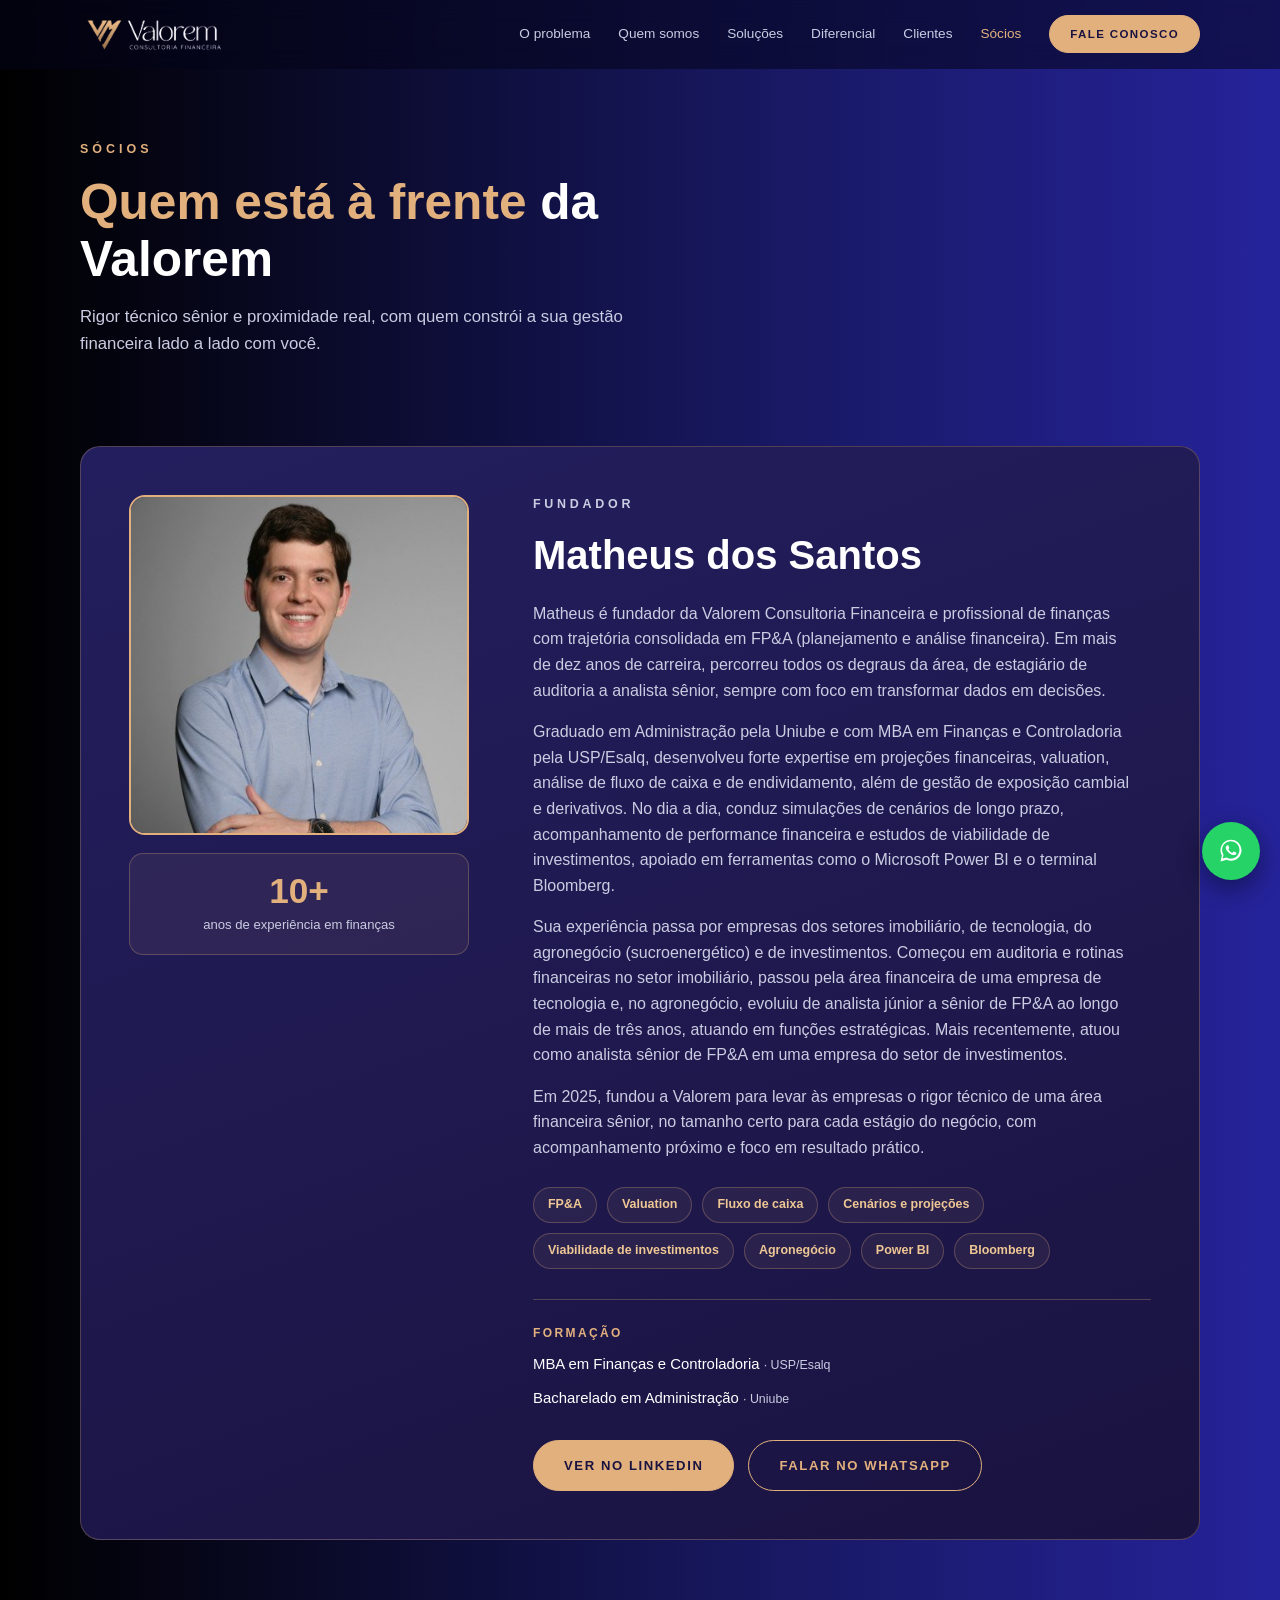
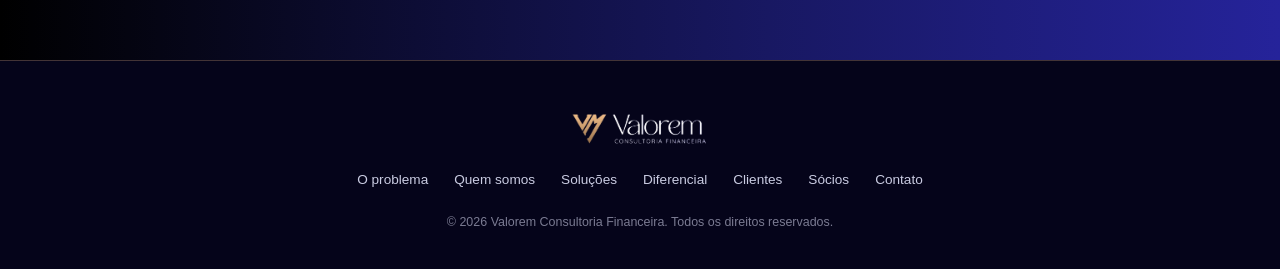
==== socios.html @ 55a4cf9a "Add files via upload" ====
<!DOCTYPE html>
<html lang="pt-BR">
<head>
  <meta charset="UTF-8">
  <meta name="viewport" content="width=device-width, initial-scale=1">
  <title>Sócios | Valorem Consultoria Financeira</title>
  <meta name="description" content="Conheça Matheus dos Santos, fundador da Valorem Consultoria Financeira, com mais de dez anos de experiência em FP&A, valuation e finanças corporativas.">
  <meta name="theme-color" content="#0b0a2e">
  <link rel="icon" type="image/png" href="img/simbolo-vm.png">
  <link rel="stylesheet" href="css/style.css">
</head>
<body>

<header class="header is-scrolled" id="topo">
  <div class="container header__inner">
    <a href="index.html" class="header__logo" aria-label="Valorem Consultoria Financeira - início">
      <img src="img/logo-valorem.png" alt="Valorem Consultoria Financeira" width="160" height="41">
    </a>
    <nav class="nav" id="menu" aria-label="Menu principal">
      <a href="index.html#problema">O problema</a>
      <a href="index.html#quem-somos">Quem somos</a>
      <a href="index.html#solucoes">Soluções</a>
      <a href="index.html#diferencial">Diferencial</a>
      <a href="index.html#clientes">Clientes</a>
      <a href="socios.html" aria-current="page" style="color:var(--gold)">Sócios</a>
      <a href="#" class="nav__cta btn btn--small" data-whatsapp>Fale conosco</a>
    </nav>
    <button class="menu-toggle" id="menu-toggle" aria-label="Abrir menu" aria-expanded="false" aria-controls="menu">
      <span></span><span></span><span></span>
    </button>
  </div>
</header>

<main>
  <section class="page-head">
    <div class="container">
      <p class="eyebrow reveal">Sócios</p>
      <h1 class="reveal"><em>Quem está à frente</em> da Valorem</h1>
      <p class="lead reveal">Rigor técnico sênior e proximidade real, com quem constrói a sua gestão financeira lado a lado com você.</p>
    </div>
  </section>

  <section class="partners">
    <div class="container">

      <article class="partner reveal">
        <div class="partner__photo">
          <img src="img/matheus-santos.jpg" alt="Foto de Matheus dos Santos, fundador da Valorem" width="400" height="400">
          <div class="partner__badge">
            <strong><span data-count="10" data-suffix="+">10+</span></strong>
            <span>anos de experiência em finanças</span>
          </div>
        </div>

        <div class="partner__body">
          <p class="partner__role">Fundador</p>
          <h2>Matheus dos Santos</h2>

          <p>Matheus é fundador da Valorem Consultoria Financeira e profissional de finanças com trajetória consolidada em FP&amp;A (planejamento e análise financeira). Em mais de dez anos de carreira, percorreu todos os degraus da área, de estagiário de auditoria a analista sênior, sempre com foco em transformar dados em decisões.</p>

          <p>Graduado em Administração pela Uniube e com MBA em Finanças e Controladoria pela USP/Esalq, desenvolveu forte expertise em projeções financeiras, valuation, análise de fluxo de caixa e de endividamento, além de gestão de exposição cambial e derivativos. No dia a dia, conduz simulações de cenários de longo prazo, acompanhamento de performance financeira e estudos de viabilidade de investimentos, apoiado em ferramentas como o Microsoft Power BI e o terminal Bloomberg.</p>

          <p>Sua experiência passa por empresas dos setores imobiliário, de tecnologia, do agronegócio (sucroenergético) e de investimentos. Começou em auditoria e rotinas financeiras no setor imobiliário, passou pela área financeira de uma empresa de tecnologia e, no agronegócio, evoluiu de analista júnior a sênior de FP&amp;A ao longo de mais de três anos, atuando em funções estratégicas. Mais recentemente, atuou como analista sênior de FP&amp;A em uma empresa do setor de investimentos.</p>

          <p>Em 2025, fundou a Valorem para levar às empresas o rigor técnico de uma área financeira sênior, no tamanho certo para cada estágio do negócio, com acompanhamento próximo e foco em resultado prático.</p>

          <ul class="tags" aria-label="Especialidades">
            <li>FP&amp;A</li>
            <li>Valuation</li>
            <li>Fluxo de caixa</li>
            <li>Cenários e projeções</li>
            <li>Viabilidade de investimentos</li>
            <li>Agronegócio</li>
            <li>Power BI</li>
            <li>Bloomberg</li>
          </ul>

          <div class="edu">
            <h3>Formação</h3>
            <p>MBA em Finanças e Controladoria <small>· USP/Esalq</small></p>
            <p>Bacharelado em Administração <small>· Uniube</small></p>
          </div>

          <div class="partner__actions">
            <a class="btn" href="https://www.linkedin.com/in/matheus-dos-santos-gon%C3%A7alves-66a006151/" target="_blank" rel="noopener">Ver no LinkedIn</a>
            <a class="btn btn--ghost" href="#" data-whatsapp>Falar no WhatsApp</a>
          </div>
        </div>
      </article>

    </div>
  </section>
</main>

<footer class="footer">
  <div class="container footer__inner">
    <img src="img/logo-valorem.png" alt="Valorem Consultoria Financeira" width="150" height="38">
    <nav class="footer__nav" aria-label="Rodapé">
      <a href="index.html#problema">O problema</a>
      <a href="index.html#quem-somos">Quem somos</a>
      <a href="index.html#solucoes">Soluções</a>
      <a href="index.html#diferencial">Diferencial</a>
      <a href="index.html#clientes">Clientes</a>
      <a href="socios.html">Sócios</a>
      <a href="index.html#contato">Contato</a>
    </nav>
    <p class="footer__copy">© <span id="ano">2026</span> Valorem Consultoria Financeira. Todos os direitos reservados.</p>
  </div>
</footer>

<a href="#" class="whats" data-whatsapp aria-label="Falar pelo WhatsApp">
  <svg viewBox="0 0 32 32" width="28" height="28" aria-hidden="true"><path fill="currentColor" d="M16.04 3C9.4 3 4 8.4 4 15.03c0 2.12.56 4.19 1.62 6.01L4 28l7.1-1.86a12 12 0 0 0 4.94 1.06h.01C22.68 27.2 28 21.8 28 15.17 28 8.4 22.68 3 16.04 3Zm0 21.95h-.01a9.9 9.9 0 0 1-5.04-1.38l-.36-.21-4.21 1.1 1.12-4.1-.24-.38a9.9 9.9 0 0 1-1.52-5.25c0-5.47 4.46-9.92 9.95-9.92 5.48 0 9.94 4.45 9.94 9.92 0 5.47-4.46 9.92-9.93 9.92Zm5.44-7.43c-.3-.15-1.76-.87-2.03-.97-.27-.1-.47-.15-.67.15-.2.3-.77.97-.94 1.17-.17.2-.35.22-.65.07-.3-.15-1.26-.46-2.4-1.48-.89-.79-1.49-1.76-1.66-2.06-.17-.3-.02-.46.13-.6.13-.14.3-.35.45-.52.15-.18.2-.3.3-.5.1-.2.05-.37-.02-.52-.08-.15-.67-1.62-.92-2.22-.24-.58-.49-.5-.67-.51h-.57c-.2 0-.52.07-.8.37-.27.3-1.04 1.02-1.04 2.48s1.07 2.88 1.22 3.08c.15.2 2.1 3.2 5.08 4.49.71.3 1.26.49 1.7.63.71.23 1.36.2 1.87.12.57-.08 1.76-.72 2-1.41.25-.7.25-1.29.17-1.41-.07-.13-.27-.2-.57-.35Z"/></svg>
</a>

<script src="js/script.js"></script>
</body>
</html>
---- css/style.css ----
/* ==========================================================
   VALOREM CONSULTORIA FINANCEIRA
   Estilo extraído da apresentação comercial
   ========================================================== */

/* 1) VARIÁVEIS: para mudar cores e fontes, edite só aqui */
:root {
  --gold: #e2b07d;
  --gold-light: #efc795;
  --text: #ffffff;
  --muted: #cacce2;
  --card: #231f5e;
  --card-dark: #1a1340;
  --line: rgba(226, 176, 125, 0.28);
  --bg-black: #000000;
  --bg-mid: #181862;
  --bg-blue: #302dc2;
  --font: Arial, "Helvetica Neue", Helvetica, sans-serif;
  --radius: 14px;
  --max: 1120px;
}

/* 2) BASE */
*, *::before, *::after { box-sizing: border-box; }
html { scroll-behavior: smooth; scroll-padding-top: 76px; }
body {
  margin: 0;
  font-family: var(--font);
  color: var(--text);
  background: #05041a;
  line-height: 1.6;
  -webkit-font-smoothing: antialiased;
}
img { max-width: 100%; height: auto; display: block; }
a { color: inherit; }
.container { width: min(var(--max), 100% - 40px); margin-inline: auto; }

/* 3) TIPOGRAFIA */
h2 {
  font-size: clamp(1.7rem, 3.4vw, 2.5rem);
  line-height: 1.2;
  margin: 0 0 20px;
  font-weight: 700;
  max-width: 26ch;
}
h2 em { font-style: normal; color: var(--gold); }
h3 { margin: 0 0 8px; font-size: 1.1rem; }
.eyebrow {
  margin: 0 0 14px;
  color: var(--gold);
  font-size: 0.78rem;
  font-weight: 700;
  letter-spacing: 0.32em;
  text-transform: uppercase;
}
.lead { color: var(--muted); font-size: 1.05rem; max-width: 64ch; margin: 0 0 8px; }
.closing {
  margin: 40px auto 0;
  max-width: 70ch;
  text-align: center;
  font-style: italic;
  color: var(--gold-light);
}

/* 4) BOTÕES */
.btn {
  display: inline-block;
  padding: 14px 30px;
  border-radius: 999px;
  background: var(--gold);
  color: #1a1340;
  font-weight: 700;
  font-size: 0.82rem;
  letter-spacing: 0.12em;
  text-transform: uppercase;
  text-decoration: none;
  border: 1.5px solid var(--gold);
  transition: transform 0.2s, background 0.2s, box-shadow 0.2s;
}
.btn:hover { background: var(--gold-light); transform: translateY(-2px); box-shadow: 0 10px 28px rgba(226, 176, 125, 0.28); }
.btn--ghost { background: transparent; color: var(--gold); }
.btn--ghost:hover { background: rgba(226, 176, 125, 0.12); box-shadow: none; }
.btn--small { padding: 9px 20px; font-size: 0.72rem; }
.btn--big { padding: 17px 38px; font-size: 0.9rem; }

/* 5) CABEÇALHO */
.header {
  position: fixed; inset: 0 0 auto 0; z-index: 50;
  background: rgba(5, 4, 26, 0.55);
  backdrop-filter: blur(12px);
  -webkit-backdrop-filter: blur(12px);
  border-bottom: 1px solid transparent;
  transition: background 0.3s, border-color 0.3s;
}
.header.is-scrolled { background: rgba(5, 4, 26, 0.92); border-color: var(--line); }
.header__inner { display: flex; align-items: center; justify-content: space-between; height: 68px; }
.header__logo img { height: 38px; width: auto; }
.nav { display: flex; align-items: center; gap: 28px; }
.nav a:not(.btn) { text-decoration: none; font-size: 0.85rem; color: var(--muted); transition: color 0.2s; }
.nav a:not(.btn):hover { color: var(--gold); }

.menu-toggle { display: none; background: none; border: 0; width: 44px; height: 44px; cursor: pointer; padding: 10px; }
.menu-toggle span { display: block; height: 2px; background: var(--gold); margin: 6px 0; transition: transform 0.3s, opacity 0.3s; }
.menu-toggle[aria-expanded="true"] span:nth-child(1) { transform: translateY(8px) rotate(45deg); }
.menu-toggle[aria-expanded="true"] span:nth-child(2) { opacity: 0; }
.menu-toggle[aria-expanded="true"] span:nth-child(3) { transform: translateY(-8px) rotate(-45deg); }

/* 6) SEÇÕES (fundo em degradê igual ao dos slides) */
.section {
  padding: clamp(72px, 10vw, 120px) 0;
  background: linear-gradient(90deg, var(--bg-black) 0%, var(--bg-mid) 60%, #25239a 100%);
}
.section--alt {
  background: linear-gradient(270deg, var(--bg-black) 0%, var(--bg-mid) 55%, #25239a 100%);
}

/* HERO */
.hero {
  position: relative;
  min-height: 100svh;
  display: grid;
  place-items: center;
  text-align: center;
  padding: 110px 0 80px;
  background: linear-gradient(90deg, var(--bg-black) 0%, var(--bg-mid) 60%, #25239a 100%);
}
.hero__inner { display: flex; flex-direction: column; align-items: center; gap: 30px; }
.hero__logo { width: min(520px, 82vw); height: auto; }
.hero__quote {
  margin: 0;
  max-width: 34ch;
  font-style: italic;
  color: var(--gold-light);
  font-size: clamp(1.05rem, 2.2vw, 1.4rem);
}
.hero__actions { display: flex; flex-wrap: wrap; gap: 14px; justify-content: center; margin-top: 8px; }
.hero__scroll {
  position: absolute; left: 50%; bottom: 28px; transform: translateX(-50%);
  width: 26px; height: 42px; border: 1.5px solid var(--gold); border-radius: 14px;
}
.hero__scroll span {
  position: absolute; left: 50%; top: 8px; width: 4px; height: 8px; margin-left: -2px;
  background: var(--gold); border-radius: 2px; animation: scroll 1.8s infinite;
}
@keyframes scroll { 0% { opacity: 1; transform: translateY(0); } 100% { opacity: 0; transform: translateY(14px); } }

/* LISTA DE PROBLEMAS */
.checklist { list-style: none; padding: 0; margin: 40px 0 0; max-width: 820px; }
.checklist li {
  display: flex; align-items: center; gap: 18px;
  padding: 24px 0;
  border-bottom: 1px solid var(--line);
}
.checklist li:last-child { border-bottom: 0; }
.check {
  flex: none; width: 38px; height: 38px; border-radius: 50%;
  display: grid; place-items: center;
  background: var(--gold); color: #1a1340; font-weight: 700;
}

/* CARTÕES */
.card {
  background: linear-gradient(160deg, var(--card) 0%, var(--card-dark) 100%);
  border: 1px solid rgba(202, 204, 226, 0.12);
  border-radius: var(--radius);
  padding: 30px;
}
.card--highlight { border: 1.5px solid var(--gold); box-shadow: 0 0 40px rgba(226, 176, 125, 0.12); }
.card__label { font-size: 0.78rem; letter-spacing: 0.18em; text-transform: uppercase; color: var(--muted); margin-bottom: 20px; }
.card__label--gold { color: var(--gold); }
.compare { display: grid; grid-template-columns: 1fr 1fr; gap: 24px; margin-top: 44px; }
.list { list-style: none; margin: 0; padding: 0; display: grid; gap: 16px; font-size: 0.95rem; color: var(--muted); }
.list li { position: relative; padding-left: 28px; }
.list--dash li::before { content: "–"; position: absolute; left: 4px; color: var(--muted); }
.list--check { color: var(--text); }
.list--check li::before { content: "✓"; position: absolute; left: 0; color: var(--gold); font-weight: 700; }

/* QUEM SOMOS */
.about { display: grid; grid-template-columns: 1.15fr 1fr; gap: clamp(32px, 6vw, 80px); align-items: center; }
.about__stats { display: grid; gap: 16px; }
.stat {
  background: linear-gradient(160deg, var(--card) 0%, var(--card-dark) 100%);
  border: 1px solid rgba(202, 204, 226, 0.12);
  border-radius: var(--radius);
  padding: 24px 28px;
}
.stat__value { display: block; font-size: clamp(1.9rem, 4vw, 2.6rem); font-weight: 700; color: var(--gold); line-height: 1.1; }
.stat__value--text { font-size: clamp(1.4rem, 2.6vw, 1.8rem); }
.stat p { margin: 8px 0 0; font-size: 0.88rem; color: var(--muted); }
.stat--center { text-align: center; }

/* SOLUÇÕES */
.grid { display: grid; gap: 22px; }
.grid--3 { grid-template-columns: repeat(3, 1fr); }
.card--service { margin: 0; transition: transform 0.25s, border-color 0.25s; }
.card--service:hover { transform: translateY(-6px); border-color: var(--gold); }
.card--service h3 { color: var(--gold); font-size: 1.15rem; }
.card--service p { margin: 0; color: var(--muted); font-size: 0.93rem; }
.card__num { display: block; margin-bottom: 14px; font-size: 0.75rem; letter-spacing: 0.2em; color: rgba(226, 176, 125, 0.6); font-weight: 700; }
#solucoes .grid { margin-top: 44px; }

/* DIFERENCIAL */
.steps { list-style: none; padding: 0; margin: 40px 0 0; max-width: 820px; }
.steps li { display: flex; gap: 22px; padding: 22px 0; border-bottom: 1px solid var(--line); }
.steps li:last-child { border-bottom: 0; }
.steps__n {
  flex: none; width: 40px; height: 40px; border-radius: 50%;
  border: 1.5px solid var(--gold); color: var(--gold);
  display: grid; place-items: center; font-weight: 700;
}
.steps h3 { margin-bottom: 4px; }
.steps p { margin: 0; color: var(--muted); font-size: 0.93rem; }

/* CLIENTES */
.clients { display: grid; grid-template-columns: repeat(5, 1fr); gap: 18px; margin-top: 44px; }
.client { margin: 0; text-align: center; }
.client__logo {
  background: #fff; border-radius: var(--radius);
  aspect-ratio: 1 / 0.82;
  display: grid; place-items: center; padding: 18px;
  box-shadow: 0 10px 30px rgba(0, 0, 0, 0.35);
}
.client__logo img { width: auto; height: auto; max-width: 100%; max-height: 92px; object-fit: contain; }
.client figcaption { margin-top: 14px; display: grid; gap: 4px; }
.client strong { font-size: 0.85rem; }
.client span { font-size: 0.66rem; letter-spacing: 0.2em; text-transform: uppercase; color: var(--gold); }
.numbers { margin-top: 56px; }

/* CONTATO / PRÓXIMO PASSO */
.cta {
  display: grid; grid-template-columns: minmax(260px, 0.8fr) 1.6fr;
  background: linear-gradient(90deg, var(--bg-black) 0%, var(--bg-mid) 60%, #25239a 100%);
}
.cta__photo { background: url("../img/predio-valorem.jpg") center / cover no-repeat; min-height: 360px; }
.cta__content { padding: clamp(60px, 9vw, 110px) clamp(24px, 6vw, 90px); }
.cta__content h2 { color: var(--text); }
.cta__content .btn { margin-top: 26px; }
.contact { list-style: none; padding: 0; margin: 40px 0 0; display: grid; gap: 14px; }
.contact li { display: flex; flex-wrap: wrap; gap: 4px 16px; align-items: baseline; }
.contact span { min-width: 90px; font-size: 0.7rem; letter-spacing: 0.2em; text-transform: uppercase; color: var(--gold); }
.contact a { font-weight: 700; text-decoration: none; border-bottom: 1px solid var(--line); word-break: break-all; }
.contact a:hover { color: var(--gold); border-color: var(--gold); }
.cta__quote { margin: 44px 0 0; padding: 0; color: var(--gold-light); font-style: italic; max-width: 46ch; }

/* RODAPÉ */
.footer { background: #05041a; border-top: 1px solid var(--line); padding: 48px 0 36px; }
.footer__inner { display: flex; flex-direction: column; align-items: center; gap: 22px; text-align: center; }
.footer__inner img { height: 38px; width: auto; }
.footer__nav { display: flex; flex-wrap: wrap; justify-content: center; gap: 12px 26px; }
.footer__nav a { text-decoration: none; font-size: 0.85rem; color: var(--muted); }
.footer__nav a:hover { color: var(--gold); }
.footer__copy { margin: 0; font-size: 0.78rem; color: rgba(202, 204, 226, 0.6); }

/* WHATSAPP FLUTUANTE */
.whats {
  position: fixed; right: 20px; bottom: 20px; z-index: 60;
  width: 58px; height: 58px; border-radius: 50%;
  display: grid; place-items: center;
  background: #25d366; color: #fff;
  box-shadow: 0 8px 24px rgba(0, 0, 0, 0.4);
  transition: transform 0.2s;
}
.whats:hover { transform: scale(1.08); }

/* ANIMAÇÃO DE ENTRADA */
.js .reveal { opacity: 0; transform: translateY(22px); transition: opacity 0.7s ease, transform 0.7s ease; }
.js .reveal.is-visible { opacity: 1; transform: none; }
@media (prefers-reduced-motion: reduce) {
  html { scroll-behavior: auto; }
  .js .reveal { opacity: 1; transform: none; transition: none; }
  .hero__scroll span { animation: none; }
}

/* 7) RESPONSIVO */
@media (max-width: 960px) {
  .grid--3 { grid-template-columns: repeat(2, 1fr); }
  .clients { grid-template-columns: repeat(3, 1fr); }
  .about { grid-template-columns: 1fr; }
  .cta { grid-template-columns: 1fr; }
  .cta__photo { min-height: 240px; }
}
@media (max-width: 820px) {
  .menu-toggle { display: block; }
  .nav {
    position: absolute; top: 68px; left: 0; right: 0;
    flex-direction: column; align-items: stretch; gap: 0;
    background: rgba(5, 4, 26, 0.97);
    border-bottom: 1px solid var(--line);
    max-height: 0; overflow: hidden; transition: max-height 0.35s ease;
  }
  .nav.is-open { max-height: 480px; }
  .nav a:not(.btn) { padding: 16px 20px; border-top: 1px solid rgba(255, 255, 255, 0.06); }
  .nav .btn { margin: 16px 20px 20px; text-align: center; }
}
@media (max-width: 640px) {
  .compare, .grid--3 { grid-template-columns: 1fr; }
  .clients { grid-template-columns: repeat(2, 1fr); }
  .client:last-child { grid-column: 1 / -1; max-width: 50%; justify-self: center; width: 100%; }
  .card { padding: 24px; }
  .hero__actions .btn { width: 100%; text-align: center; }
}

/* ===== PÁGINA DE SÓCIOS ===== */
.page-head { padding: 140px 0 40px; background: linear-gradient(90deg, var(--bg-black) 0%, var(--bg-mid) 60%, #25239a 100%); }
.page-head h1 { margin: 0 0 16px; font-size: clamp(2rem, 4.4vw, 3.1rem); line-height: 1.15; max-width: 22ch; }
.page-head h1 em { font-style: normal; color: var(--gold); }
.partners { padding: 40px 0 clamp(72px, 10vw, 120px); background: linear-gradient(90deg, var(--bg-black) 0%, var(--bg-mid) 60%, #25239a 100%); }
.partner {
  display: grid; grid-template-columns: 340px 1fr; gap: clamp(28px, 5vw, 64px);
  background: linear-gradient(160deg, var(--card) 0%, var(--card-dark) 100%);
  border: 1px solid var(--line); border-radius: 20px; padding: clamp(24px, 4vw, 48px);
}
.partner + .partner { margin-top: 32px; }
.partner__photo { position: relative; }
.partner__photo img { width: 100%; aspect-ratio: 1 / 1; object-fit: cover; border-radius: 16px; border: 2px solid var(--gold); }
.partner__badge {
  margin-top: 18px; padding: 18px 20px; border-radius: 14px; text-align: center;
  background: rgba(226, 176, 125, 0.08); border: 1px solid var(--line);
}
.partner__badge strong { display: block; font-size: 2.2rem; color: var(--gold); line-height: 1.1; }
.partner__badge span { font-size: 0.82rem; color: var(--muted); }
.partner__role { margin: 0 0 6px; color: var(--gold); font-size: 0.78rem; font-weight: 700; letter-spacing: 0.3em; text-transform: uppercase; }
.partner h2 { max-width: none; margin-bottom: 22px; }
.partner__body p { color: var(--muted); margin: 0 0 16px; max-width: 68ch; }
.tags { list-style: none; margin: 26px 0 0; padding: 0; display: flex; flex-wrap: wrap; gap: 10px; }
.tags li { padding: 7px 14px; border-radius: 999px; font-size: 0.78rem; font-weight: 700; color: var(--gold-light); border: 1px solid var(--line); background: rgba(226, 176, 125, 0.07); }
.edu { margin: 30px 0 0; padding-top: 24px; border-top: 1px solid var(--line); display: grid; gap: 10px; }
.edu h3 { font-size: 0.75rem; letter-spacing: 0.2em; text-transform: uppercase; color: var(--gold); margin: 0; }
.edu p { margin: 0; color: var(--text); font-size: 0.93rem; }
.edu small { color: var(--muted); }
.partner__actions { display: flex; flex-wrap: wrap; gap: 14px; margin-top: 30px; }
@media (max-width: 860px) {
  .partner { grid-template-columns: 1fr; }
  .partner__photo { max-width: 320px; }
}
.partner__badge strong span { font-size: inherit; color: inherit; }
@media (min-width: 861px) { .partner__photo { align-self: start; position: sticky; top: 96px; } }
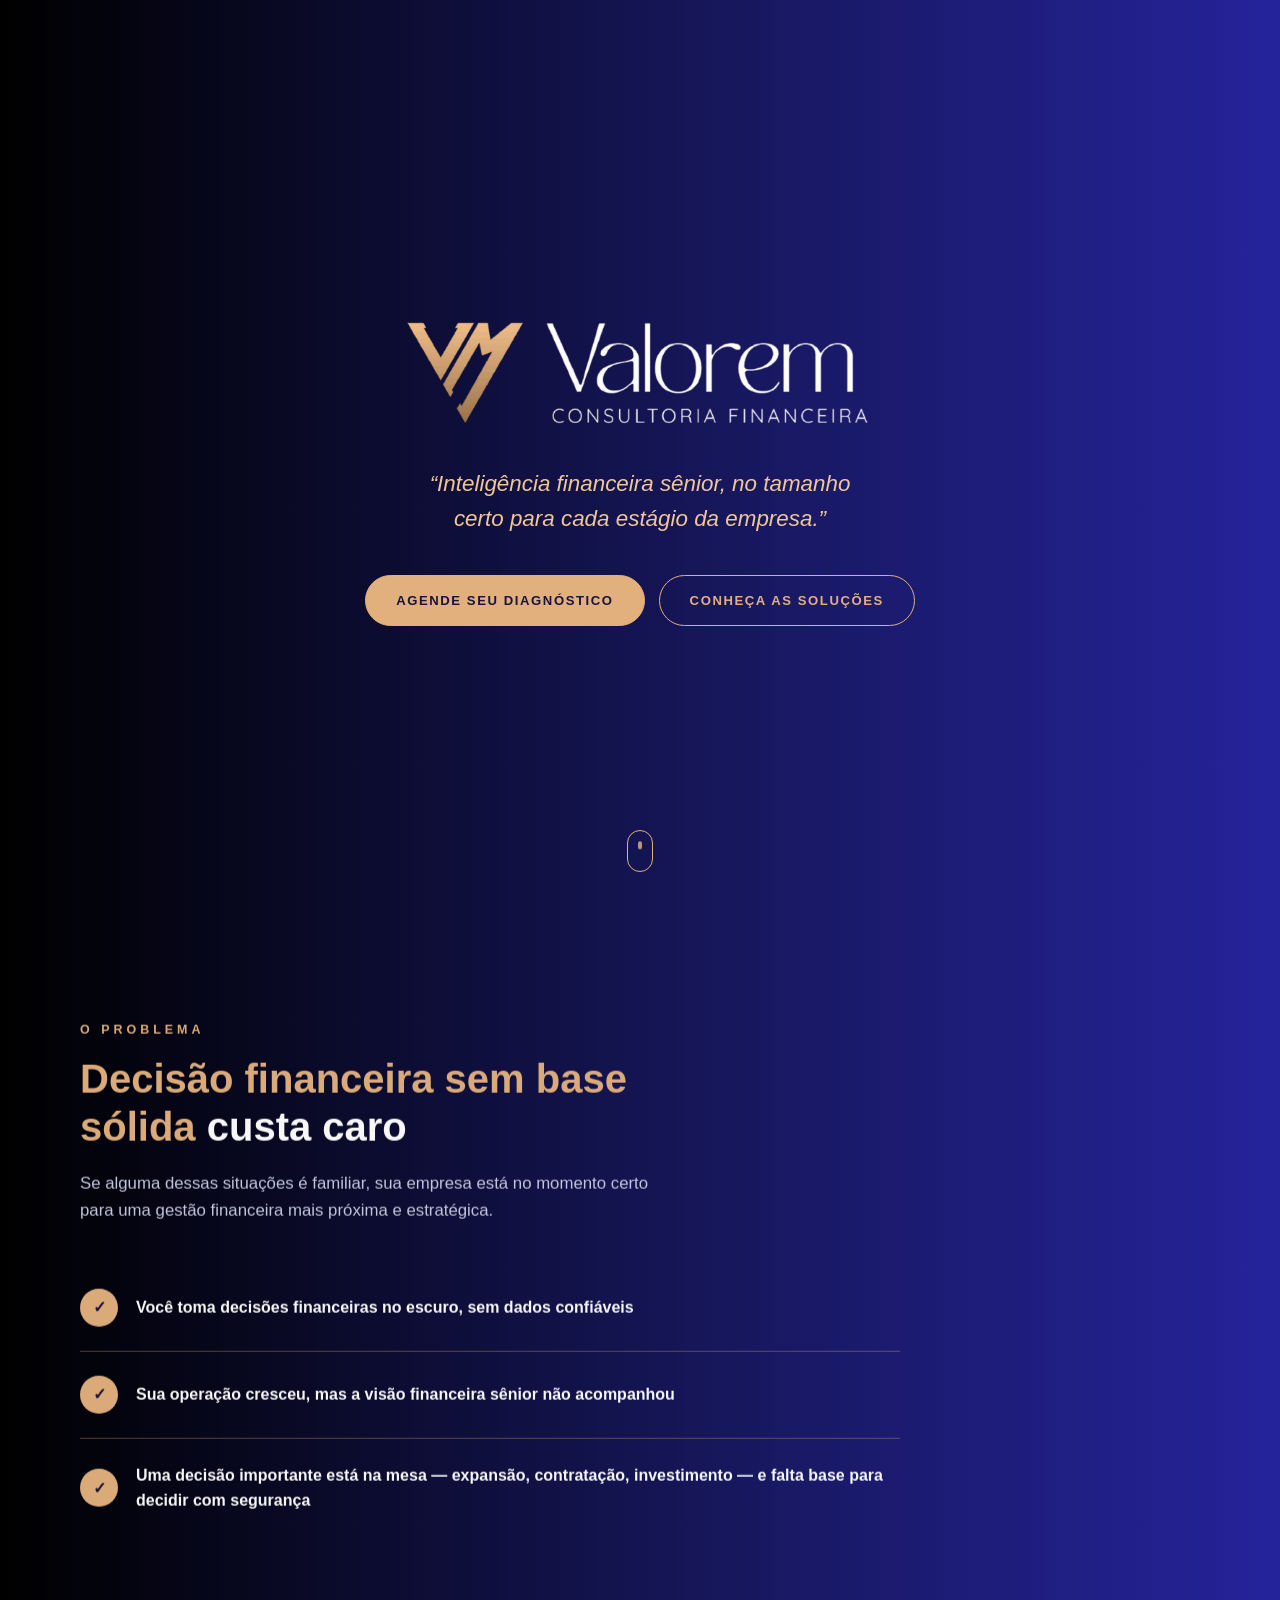
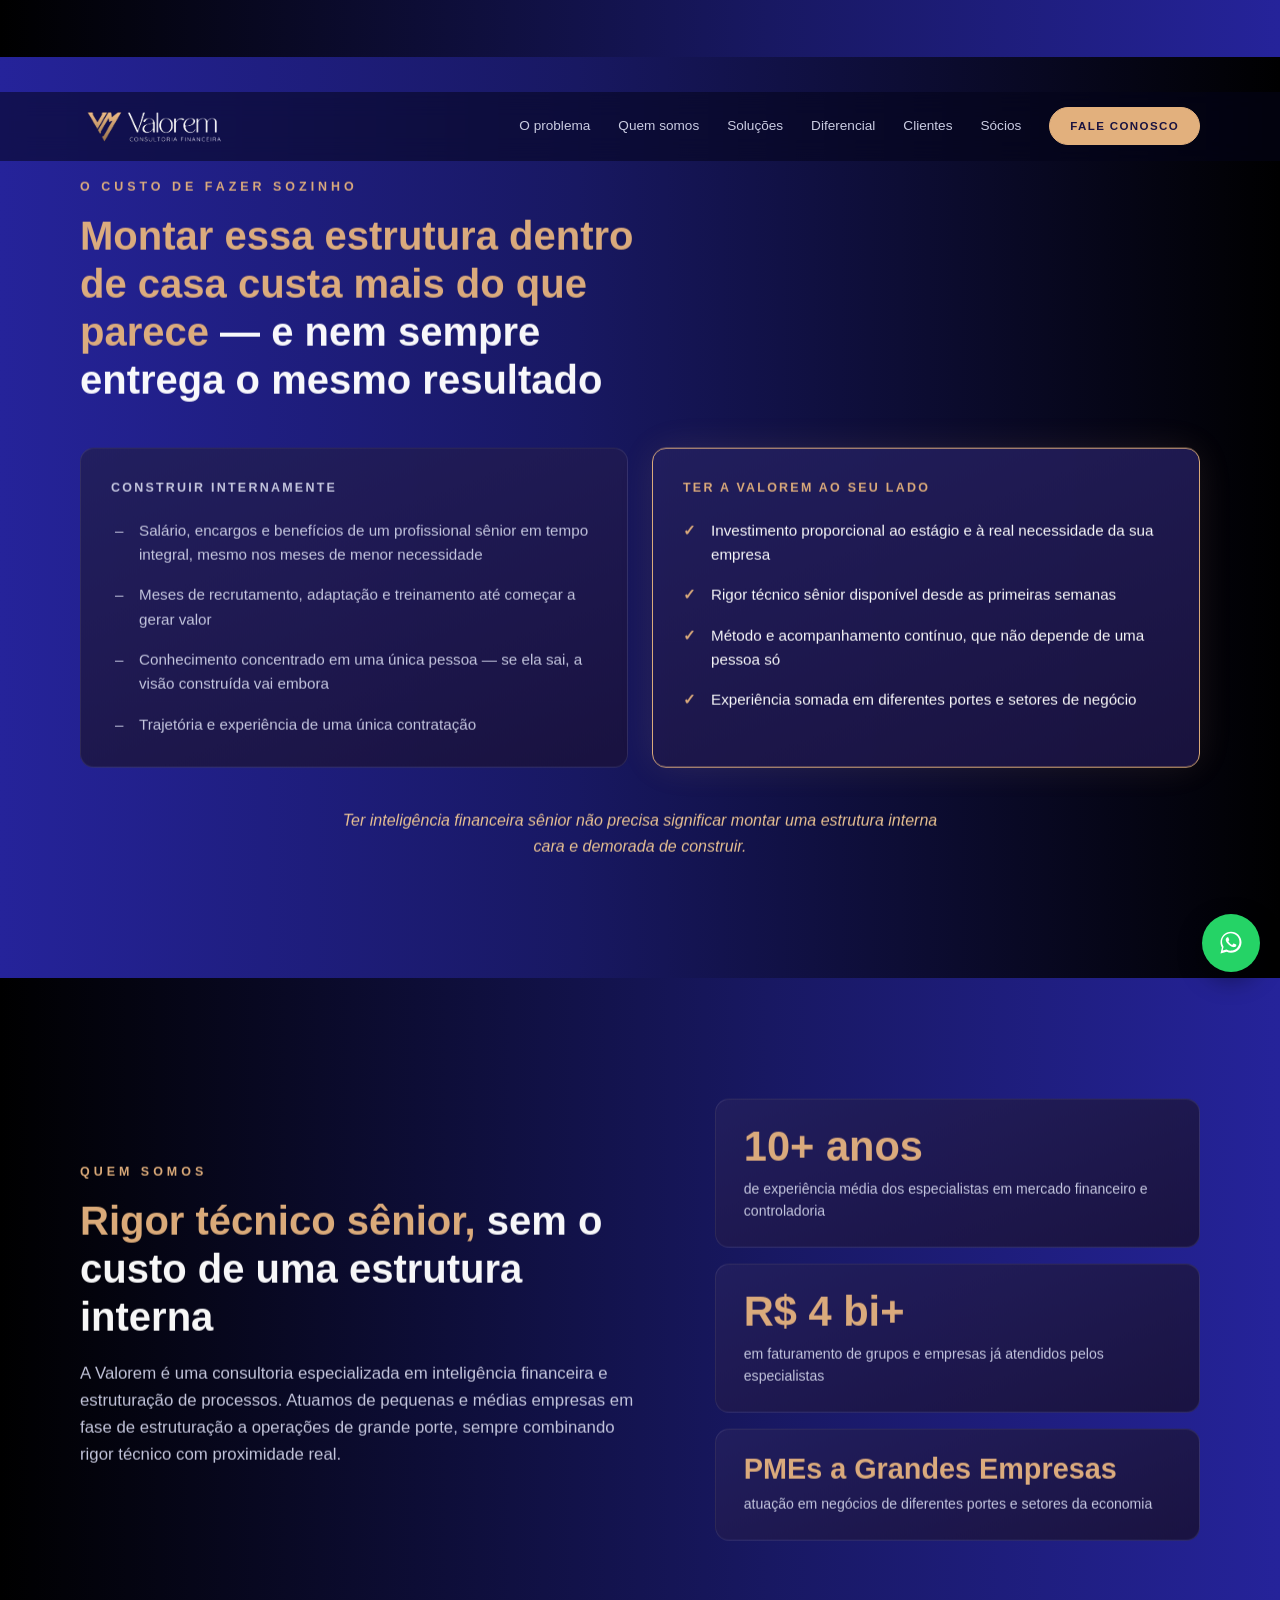
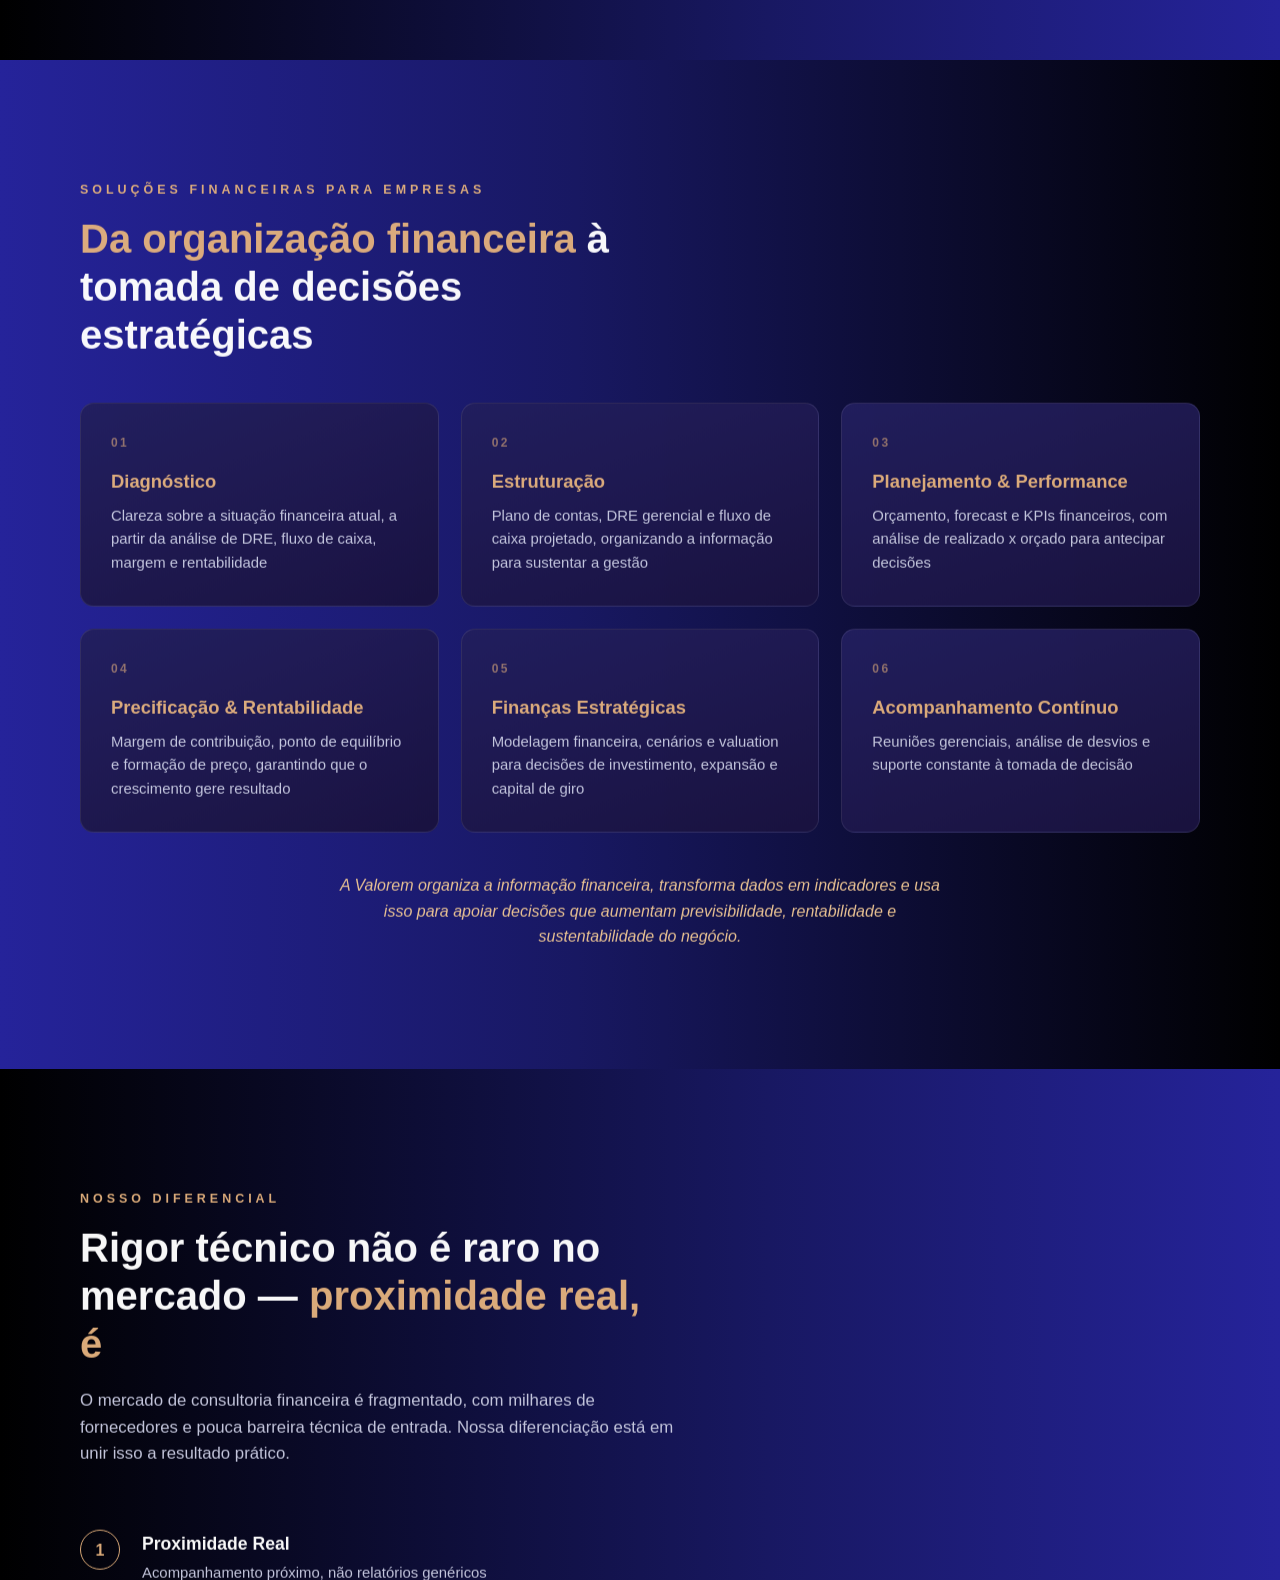
==== commit 2316b8ef: "Add files via upload" ====
--- a/socios.html
+++ b/socios.html
@@ -1,117 +1,4 @@
 <!DOCTYPE html>
-<html lang="pt-BR">
-<head>
-  <meta charset="UTF-8">
-  <meta name="viewport" content="width=device-width, initial-scale=1">
-  <title>Sócios | Valorem Consultoria Financeira</title>
-  <meta name="description" content="Conheça Matheus dos Santos, fundador da Valorem Consultoria Financeira, com mais de dez anos de experiência em FP&A, valuation e finanças corporativas.">
-  <meta name="theme-color" content="#0b0a2e">
-  <link rel="icon" type="image/png" href="img/simbolo-vm.png">
-  <link rel="stylesheet" href="css/style.css">
-</head>
-<body>
-
-<header class="header is-scrolled" id="topo">
-  <div class="container header__inner">
-    <a href="index.html" class="header__logo" aria-label="Valorem Consultoria Financeira - início">
-      <img src="img/logo-valorem.png" alt="Valorem Consultoria Financeira" width="160" height="41">
-    </a>
-    <nav class="nav" id="menu" aria-label="Menu principal">
-      <a href="index.html#problema">O problema</a>
-      <a href="index.html#quem-somos">Quem somos</a>
-      <a href="index.html#solucoes">Soluções</a>
-      <a href="index.html#diferencial">Diferencial</a>
-      <a href="index.html#clientes">Clientes</a>
-      <a href="socios.html" aria-current="page" style="color:var(--gold)">Sócios</a>
-      <a href="#" class="nav__cta btn btn--small" data-whatsapp>Fale conosco</a>
-    </nav>
-    <button class="menu-toggle" id="menu-toggle" aria-label="Abrir menu" aria-expanded="false" aria-controls="menu">
-      <span></span><span></span><span></span>
-    </button>
-  </div>
-</header>
-
-<main>
-  <section class="page-head">
-    <div class="container">
-      <p class="eyebrow reveal">Sócios</p>
-      <h1 class="reveal"><em>Quem está à frente</em> da Valorem</h1>
-      <p class="lead reveal">Rigor técnico sênior e proximidade real, com quem constrói a sua gestão financeira lado a lado com você.</p>
-    </div>
-  </section>
-
-  <section class="partners">
-    <div class="container">
-
-      <article class="partner reveal">
-        <div class="partner__photo">
-          <img src="img/matheus-santos.jpg" alt="Foto de Matheus dos Santos, fundador da Valorem" width="400" height="400">
-          <div class="partner__badge">
-            <strong><span data-count="10" data-suffix="+">10+</span></strong>
-            <span>anos de experiência em finanças</span>
-          </div>
-        </div>
-
-        <div class="partner__body">
-          <p class="partner__role">Fundador</p>
-          <h2>Matheus dos Santos</h2>
-
-          <p>Matheus é fundador da Valorem Consultoria Financeira e profissional de finanças com trajetória consolidada em FP&amp;A (planejamento e análise financeira). Em mais de dez anos de carreira, percorreu todos os degraus da área, de estagiário de auditoria a analista sênior, sempre com foco em transformar dados em decisões.</p>
-
-          <p>Graduado em Administração pela Uniube e com MBA em Finanças e Controladoria pela USP/Esalq, desenvolveu forte expertise em projeções financeiras, valuation, análise de fluxo de caixa e de endividamento, além de gestão de exposição cambial e derivativos. No dia a dia, conduz simulações de cenários de longo prazo, acompanhamento de performance financeira e estudos de viabilidade de investimentos, apoiado em ferramentas como o Microsoft Power BI e o terminal Bloomberg.</p>
-
-          <p>Sua experiência passa por empresas dos setores imobiliário, de tecnologia, do agronegócio (sucroenergético) e de investimentos. Começou em auditoria e rotinas financeiras no setor imobiliário, passou pela área financeira de uma empresa de tecnologia e, no agronegócio, evoluiu de analista júnior a sênior de FP&amp;A ao longo de mais de três anos, atuando em funções estratégicas. Mais recentemente, atuou como analista sênior de FP&amp;A em uma empresa do setor de investimentos.</p>
-
-          <p>Em 2025, fundou a Valorem para levar às empresas o rigor técnico de uma área financeira sênior, no tamanho certo para cada estágio do negócio, com acompanhamento próximo e foco em resultado prático.</p>
-
-          <ul class="tags" aria-label="Especialidades">
-            <li>FP&amp;A</li>
-            <li>Valuation</li>
-            <li>Fluxo de caixa</li>
-            <li>Cenários e projeções</li>
-            <li>Viabilidade de investimentos</li>
-            <li>Agronegócio</li>
-            <li>Power BI</li>
-            <li>Bloomberg</li>
-          </ul>
-
-          <div class="edu">
-            <h3>Formação</h3>
-            <p>MBA em Finanças e Controladoria <small>· USP/Esalq</small></p>
-            <p>Bacharelado em Administração <small>· Uniube</small></p>
-          </div>
-
-          <div class="partner__actions">
-            <a class="btn" href="https://www.linkedin.com/in/matheus-dos-santos-gon%C3%A7alves-66a006151/" target="_blank" rel="noopener">Ver no LinkedIn</a>
-            <a class="btn btn--ghost" href="#" data-whatsapp>Falar no WhatsApp</a>
-          </div>
-        </div>
-      </article>
-
-    </div>
-  </section>
-</main>
-
-<footer class="footer">
-  <div class="container footer__inner">
-    <img src="img/logo-valorem.png" alt="Valorem Consultoria Financeira" width="150" height="38">
-    <nav class="footer__nav" aria-label="Rodapé">
-      <a href="index.html#problema">O problema</a>
-      <a href="index.html#quem-somos">Quem somos</a>
-      <a href="index.html#solucoes">Soluções</a>
-      <a href="index.html#diferencial">Diferencial</a>
-      <a href="index.html#clientes">Clientes</a>
-      <a href="socios.html">Sócios</a>
-      <a href="index.html#contato">Contato</a>
-    </nav>
-    <p class="footer__copy">© <span id="ano">2026</span> Valorem Consultoria Financeira. Todos os direitos reservados.</p>
-  </div>
-</footer>
-
-<a href="#" class="whats" data-whatsapp aria-label="Falar pelo WhatsApp">
-  <svg viewBox="0 0 32 32" width="28" height="28" aria-hidden="true"><path fill="currentColor" d="M16.04 3C9.4 3 4 8.4 4 15.03c0 2.12.56 4.19 1.62 6.01L4 28l7.1-1.86a12 12 0 0 0 4.94 1.06h.01C22.68 27.2 28 21.8 28 15.17 28 8.4 22.68 3 16.04 3Zm0 21.95h-.01a9.9 9.9 0 0 1-5.04-1.38l-.36-.21-4.21 1.1 1.12-4.1-.24-.38a9.9 9.9 0 0 1-1.52-5.25c0-5.47 4.46-9.92 9.95-9.92 5.48 0 9.94 4.45 9.94 9.92 0 5.47-4.46 9.92-9.93 9.92Zm5.44-7.43c-.3-.15-1.76-.87-2.03-.97-.27-.1-.47-.15-.67.15-.2.3-.77.97-.94 1.17-.17.2-.35.22-.65.07-.3-.15-1.26-.46-2.4-1.48-.89-.79-1.49-1.76-1.66-2.06-.17-.3-.02-.46.13-.6.13-.14.3-.35.45-.52.15-.18.2-.3.3-.5.1-.2.05-.37-.02-.52-.08-.15-.67-1.62-.92-2.22-.24-.58-.49-.5-.67-.51h-.57c-.2 0-.52.07-.8.37-.27.3-1.04 1.02-1.04 2.48s1.07 2.88 1.22 3.08c.15.2 2.1 3.2 5.08 4.49.71.3 1.26.49 1.7.63.71.23 1.36.2 1.87.12.57-.08 1.76-.72 2-1.41.25-.7.25-1.29.17-1.41-.07-.13-.27-.2-.57-.35Z"/></svg>
-</a>
-
-<script src="js/script.js"></script>
-</body>
-</html>
+<html lang="pt-BR"><head><meta charset="UTF-8"><meta http-equiv="refresh" content="0; url=index.html#socios">
+<title>Sócios | Valorem Consultoria Financeira</title><link rel="canonical" href="index.html#socios"></head>
+<body><p>Redirecionando... <a href="index.html#socios">clique aqui</a>.</p></body></html>
